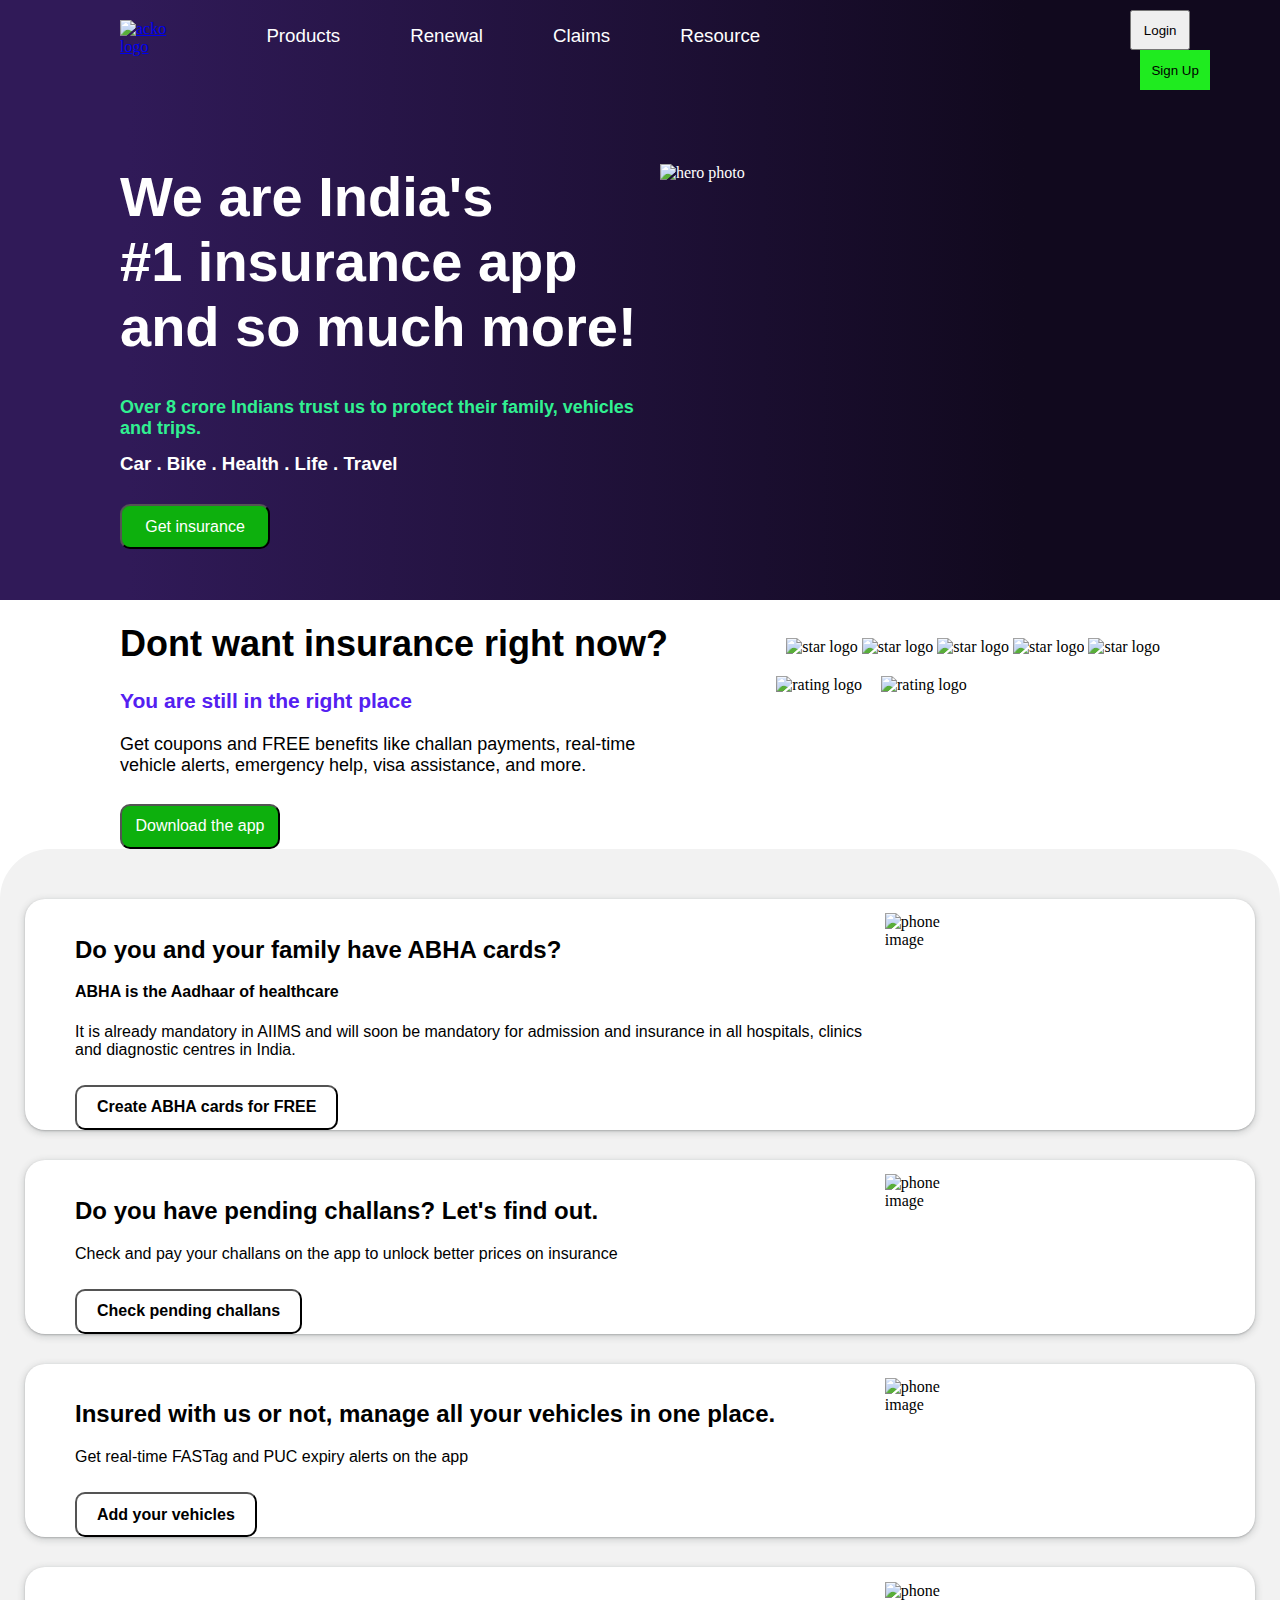
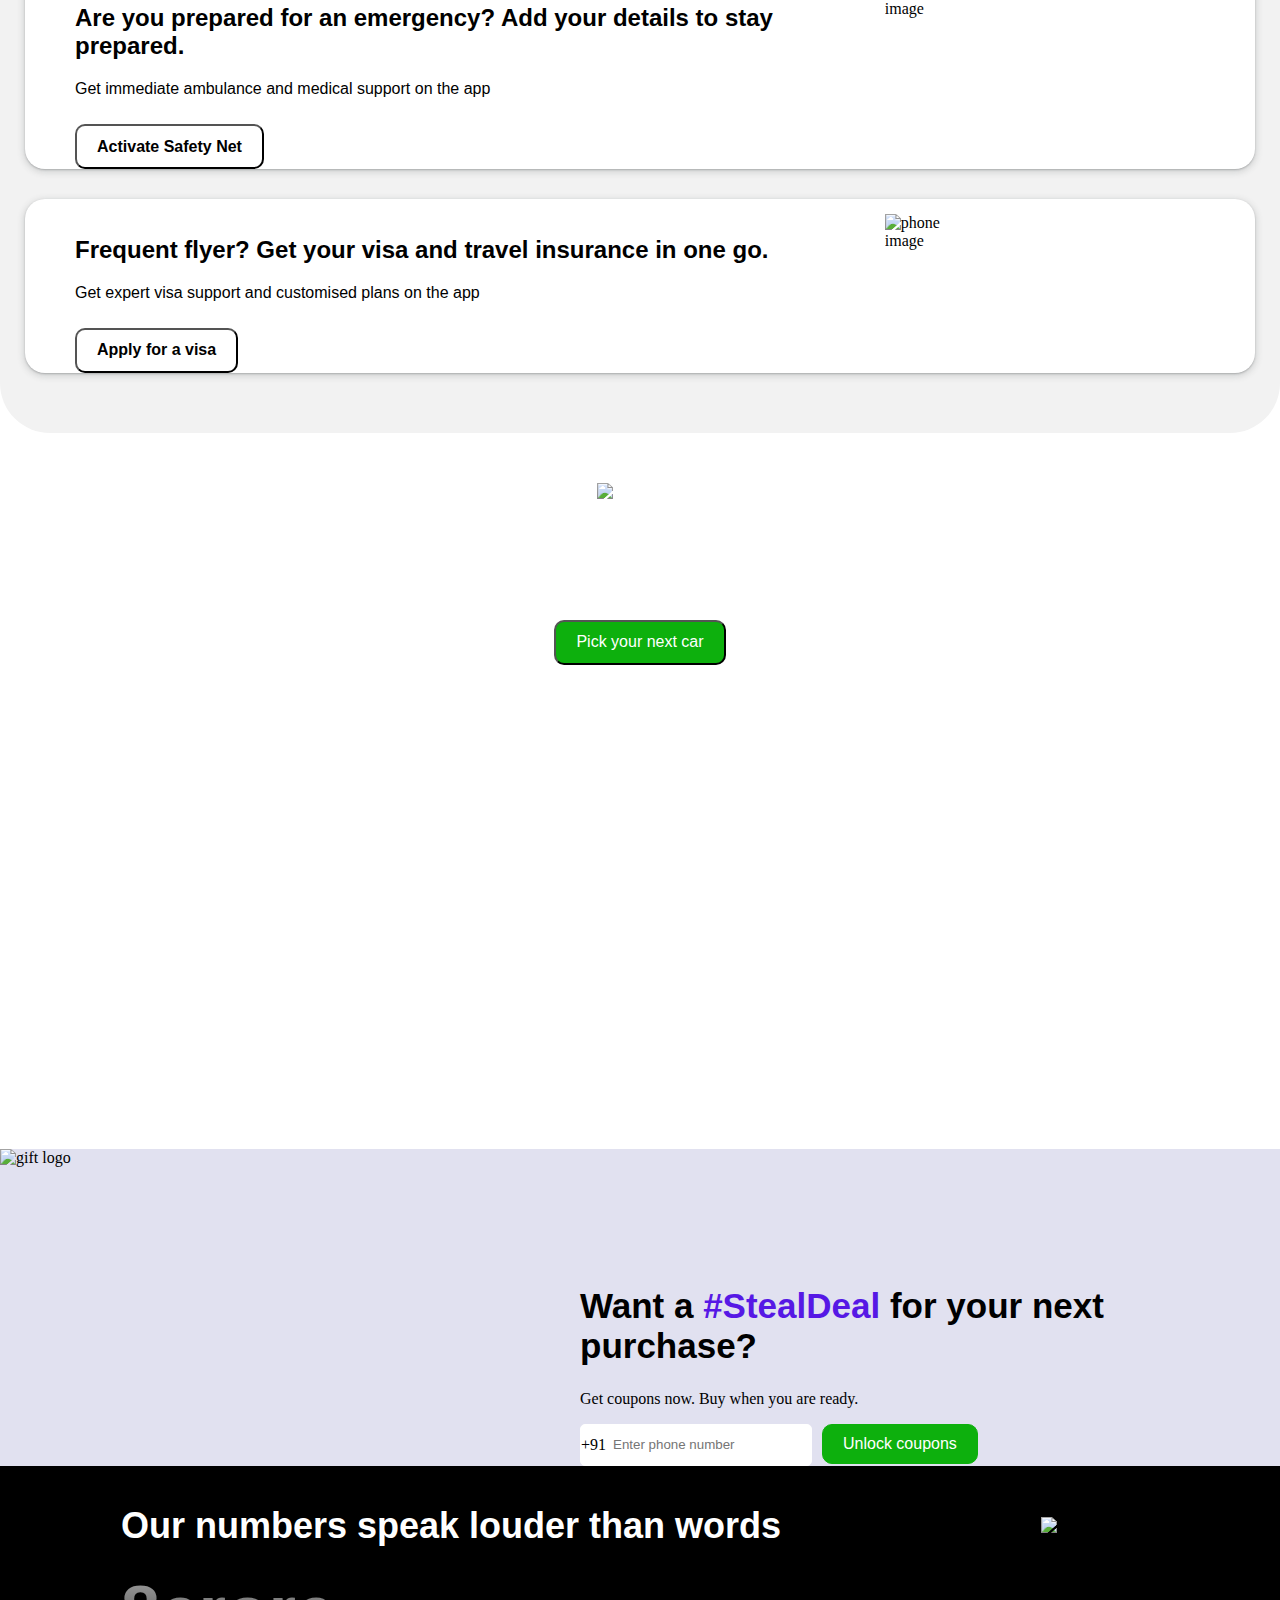
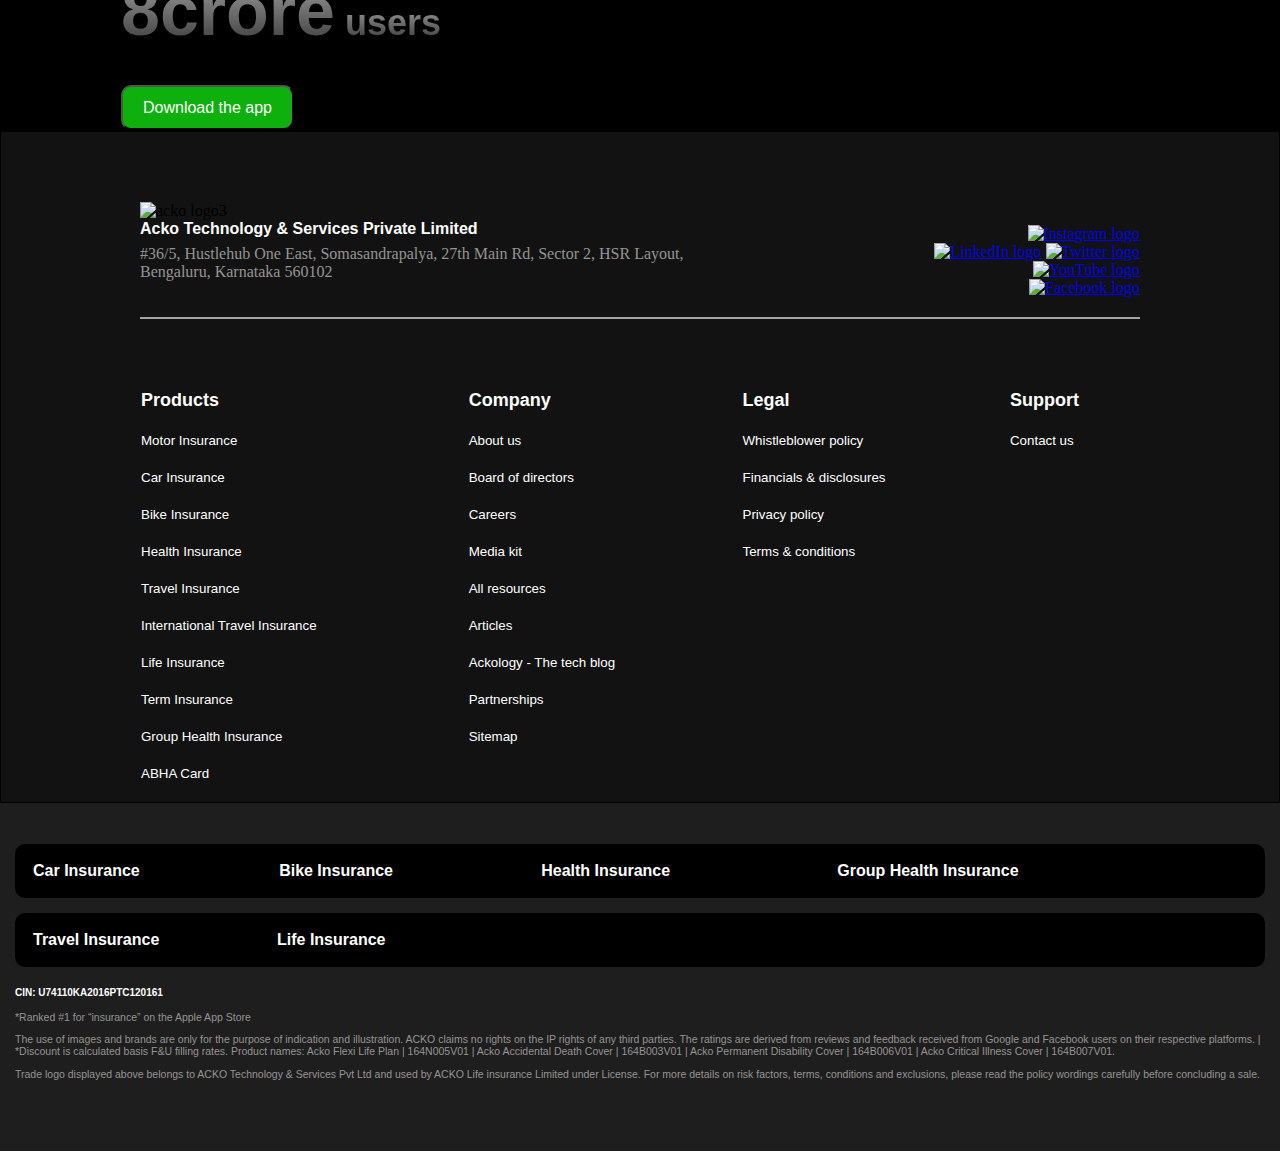
==== index.html @ 82a9dd80 "Add files via upload" ====
<!DOCTYPE html>
<html lang="en">
<head>
    <meta charset="UTF-8">
    <meta name="viewport" content="width=device-width, initial-scale=1.0">
    <title>Document</title>
    <link rel="stylesheet" href="styles.css">
</head>
<body>
    <div class="container">
        <div class="header">
            <div class="nav">
                <a class="" href="http://127.0.0.1:5500/Construction_Week_Project/index.html"><img src="https://carbon.ackodev.com/images/acko-logo-dark-theme.svg" alt="acko logo"></a>
                <h3>Products</h3>
                <h3>Renewal</h3>
                <h3>Claims</h3>
                <h3>Resource</h3>
                <div class="button">
                    <a href="http://127.0.0.1:8000/acko/login/"><button id="login">Login</button> </a>   
                    <a href="http://127.0.0.1:8000/acko/sign_up/"><button id="signUp">Sign Up</button></a>
                </div>
            </div>
            <div class="tag">
                <div><h1>We are India's <br>#1 insurance app <br>and so much more!</h1>
                    <h2><b>Over 8 crore Indians trust us to protect their family, vehicles and trips.</b></h2>
                    <h3 id="divh3"><b>Car . Bike . Health . Life . Travel</b></h3>
                    <button>Get insurance</button>
                </div>
                <img src="https://acko-cms.ackoassets.com/hero_bg_95f523a1d8.webp" alt="hero photo">
            </div>
        </div>
        <div class="insurance">
            <div class="app">
                <div>
                    <h1>Dont want insurance right now?</h1>
                    <h3>You are still in the right place</h3>
                    <p>Get coupons and FREE benefits like challan payments, real-time <br> vehicle alerts, emergency help, visa assistance, and more.</p>
                    <button id="appButton">Download the app</button>
                    <div id="image"></div>
                </div>
            </div>
            <div class="logo">
                <div>
                    <img src="https://acko-cms.ackoassets.com/Rating_Star_2afcc44b73.svg" alt="star logo">
                    <img src="https://acko-cms.ackoassets.com/Rating_Star_2afcc44b73.svg" alt="star logo">
                    <img src="https://acko-cms.ackoassets.com/Rating_Star_2afcc44b73.svg" alt="star logo">
                    <img src="https://acko-cms.ackoassets.com/Rating_Star_2afcc44b73.svg" alt="star logo">
                    <img src="https://acko-cms.ackoassets.com/Rating_Star80_202aa06357.svg" alt="star logo">
                </div>
                <div>
                    <img src="https://acko-cms.ackoassets.com/Appstore_Rating_0094ae4cd7.svg" alt="rating logo">
                    <img src="https://acko-cms.ackoassets.com/Play_Store_Rating_46a80e07be.svg" alt="rating logo">
                </div>
            </div>
        </div>
        <div class="miscellaneous">
            <div>
                <div>
                    <h2>Do you and your family have ABHA cards?</h2>
                    <h4>ABHA is the Aadhaar of healthcare</h4>
                    <p>It is already mandatory in AIIMS and will soon be mandatory for admission and insurance in all hospitals, clinics and diagnostic centres in India.</p>
                    <button id="abha">Create ABHA cards for FREE</button>
                    <div id="abhaapp"></div>
                </div>
                <div>
                    <img src="https://acko-cms.ackoassets.com/Abha_desktop_eb309a1791.webp" alt="phone image">
                </div>
            </div>
            <div class="challan">
                <div>
                    <h2>Do you have pending challans? Let's find out.</h2>
                    <p>Check and pay your challans on the app to unlock better prices on insurance</p>
                    <button id="challan">Check pending challans</button>
                    <div id="pending"></div>
                </div>
                <div>
                    <img src="https://acko-cms.ackoassets.com/challan_desktop_69a344907f.webp" alt="phone image">
                </div>
            </div>
            <div>
                <div>
                    <h2>Insured with us or not, manage all your vehicles in one place.</h2>
                    <p>Get real-time FASTag and PUC expiry alerts on the app</p>
                    <button id="vehicle">Add your vehicles</button>
                    <div id="addvehicle"></div>
                </div>
                <div>
                    <img src="https://acko-cms.ackoassets.com/vehicles_desktop_289acaefc5.webp" alt="phone image">
                </div>
            </div>
            <div>
                <div>
                    <h2>Are you prepared for an emergency? Add your details to stay prepared.</h2>
                    <p>Get immediate ambulance and medical support on the app</p>
                    <button id="safety">Activate Safety Net</button>
                    <div id="activate"></div>
                </div>
                <div>
                    <img src="https://acko-cms.ackoassets.com/Ambulance_desktop_8e3843b7c9.webp" alt="phone image">
                </div>
            </div>
            <div>
                <div>
                    <h2>Frequent flyer? Get your visa and travel insurance in one go.</h2>
                    <p>Get expert visa support and customised plans on the app</p>
                    <button id="visa">Apply for a visa</button>
                    <div id="applyvisa"></div>
                </div>
                <div>
                    <img src="https://acko-cms.ackoassets.com/visa_desktop_11b7862cbd.webp" alt="phone image">
                </div>
            </div>
        </div>
        <div class="car">
            <div>
                <img src="https://acko-cms.ackoassets.com/Ackodrive_2023_White_2_00372ee36d.svg" alt="acko logo2">
                <h1>On the lookout for your next car?</h1>
                <p>Save as much as ₹80,000* and get express delivery</p>
                <button>Pick your next car</button>
            </div>
        </div>
        <div class="gift">
            <div>
                <img src="https://i.postimg.cc/qRGmRscZ/zc7qd7o7.png' border='0' alt='zc7qd7o7" alt="gift logo">
            </div>
            <div class="input">
                <h1>Want a <b id="deal">#StealDeal</b> for your next purchase?</h1>
                <p>Get coupons now. Buy when you are ready.</p>
                <div class="phone">
                    <div>
                        <span>+91</span>
                        <input type="tel" placeholder="Enter phone number">
                    </div>
                    <div><button id="button">Unlock coupons</button></div>
                </div>
            </div>
        </div>
        <div class="users">
            <div class="userschild1">
                <h1>Our numbers speak louder than words</h1>
                <h1><b id="crore">8crore</b><b id="user">users</b></h1>
                <button>Download the app</button>
            </div>
            <div>
                <img src="https://acko-cms.ackoassets.com/Download_app_desktop_7d1ebd4a25.png" alt="phone logo">
            </div>
        </div>
        <div class="ackoTechnology">
           <div class="Technology">
                <div class="techChild">
                    <img src="https://acko-seo-prod-assets.ackoassets.com/_next_static/images/acko-logo-dark-theme.svg" alt="acko logo3">
                    <h4>Acko Technology & Services Private Limited</h4>
                    <p>#36/5, Hustlehub One East, Somasandrapalya, 27th Main Rd, Sector 2, HSR Layout, Bengaluru, Karnataka 560102</p>
                </div>
                <div class="socialMedia">
                    <a href="https://www.instagram.com/ackoindia/" target="_blank"><img src="https://carbon.ackodev.com/images/Instagram_fill.svg" alt="Instagram logo"></a>
                    <a href="https://www.linkedin.com/company/acko/" target="_blank"><img src="https://carbon.ackodev.com/images/LinkedIn_idle.svg" alt="LinkedIn logo"></a>
                    <a href="https://x.com/AckoIndia" target="_blank"><img src="https://carbon.ackodev.com/images/Twitter_idle.svg" alt="Twitter logo"></a>
                    <a href="https://www.youtube.com/channel/UCn1gqDU9TqbR8u6_10S0RJA" target="_blank"><img src="https://carbon.ackodev.com/images/YouTube_idle.svg" alt="YouTube logo"></a>
                    <a href="https://www.facebook.com/ackoindia/" target="_blank"><img src="https://carbon.ackodev.com/images/Facebook_idle.svg" alt="Facebook logo"></a>
                </div>
           </div>
           <div class="table">
                <table>
                    <thead>
                        <tr>
                            <th>Products</th>
                            <th>Company</th>
                            <th>Legal</th>
                            <th>Support</th>
                        </tr>
                    </thead>
                    <tbody>
                        <tr>
                            <td>Motor Insurance</td>
                            <td>About us</td>
                            <td>Whistleblower policy</td>
                            <td>Contact us</td>
                        </tr>
                        <tr>
                            <td>Car Insurance</td>
                            <td>Board of directors</td>
                            <td>Financials & disclosures</td>
                        </tr>
                        <tr>
                            <td>Bike Insurance</td>
                            <td>Careers</td>
                            <td>Privacy policy</td>
                        </tr>
                        <tr>
                            <td>Health Insurance</td>
                            <td>Media kit</td>
                            <td>Terms & conditions</td>
                        </tr>
                        <tr>
                            <td>Travel Insurance</td>
                            <td>All resources</td>
                        </tr>
                        <tr>
                            <td>International Travel Insurance</td>
                            <td>Articles</td>
                        </tr>
                        <tr>
                            <td>Life Insurance</td>
                            <td>Ackology - The tech blog</td>
                        </tr>
                        <tr>
                            <td>Term Insurance</td>
                            <td>Partnerships</td>
                        </tr>
                        <tr>
                            <td>Group Health Insurance</td>
                            <td>Sitemap</td>
                        </tr>
                        <tr>
                            <td>ABHA Card</td>
                        </tr>
                    </tbody>
                </table>
           </div>
        </div>
        <div class="bottom">
            <table>
                <thead>
                    <tr>
                        <th>Car Insurance</th>
                        <th>Bike Insurance</th>
                        <th>Health Insurance</th>
                        <th>Group Health Insurance</th>
                    </tr>
                </thead>
            </table>
            <table>
                <thead>
                    <tr>
                        <th class="specific">Travel Insurance</th>
                        <th>Life Insurance</th>
                    </tr>
                </thead>
            </table>
           <div class="paragraph">
            <h4>CIN: U74110KA2016PTC120161</h4>
            <p>*Ranked #1 for “insurance” on the Apple App Store</p>
            <p>The use of images and brands are only for the purpose of indication and illustration. ACKO claims no rights on the IP rights of 
                any third parties. The ratings are derived from reviews and feedback received from Google and Facebook users on their respective
                platforms. | *Discount is calculated basis F&U filling rates. Product names: Acko Flexi Life Plan | 164N005V01 | Acko Accidental
                Death Cover | 164B003V01 | Acko Permanent Disability Cover | 164B006V01 | Acko Critical Illness Cover | 164B007V01.</p>
            <p>Trade logo displayed above belongs to ACKO Technology & Services Pvt Ltd and used by ACKO Life insurance Limited under License. 
                For more details on risk factors, terms, conditions and exclusions, please read the policy wordings carefully before concluding a sale.</p>
           </div>
        </div>
    </div>
</body>
    <script>
        document.getElementById("appButton").addEventListener("click", function(){
            document.getElementById("image").innerHTML = "";

            const div = document.createElement("div");
            const para = document.createElement("p")
            para.innerText = "Scan QR to Download the app"
            var img = document.createElement("img")
            img.src = "https://i.postimg.cc/fRgt0rSq/Screenshot-18-8-2024-222755-www-acko-com.jpg' border='0' alt='Screenshot-18-8-2024-222755-www-acko-com"

            img.alt = "Description";
            img.width = 200;
            img.height = 200;

            div.append(para, img)

            document.getElementById("image").appendChild(div);
        });

        document.getElementById("abha").addEventListener("click", function(){
            document.getElementById("abhaapp").innerHTML = "";

            const div = document.createElement("div");

            const h1 = document.createElement("h1");
            h1.innerText = "Create your ABHA ID on the ACKO app"

            const para = document.createElement("p")
            para.innerText = "Scan QR to Download the app"
            var img = document.createElement("img")
            img.src = "https://i.postimg.cc/fRgt0rSq/Screenshot-18-8-2024-222755-www-acko-com.jpg' border='0' alt='Screenshot-18-8-2024-222755-www-acko-com"

            img.alt = "Description";
            img.width = 200;
            img.height = 200;

            div.append(h1, para, img)

            document.getElementById("abhaapp").appendChild(div);
        });

        document.getElementById("challan").addEventListener("click", function(){
            document.getElementById("pending").innerHTML = "";

            const div = document.createElement("div");

            const h1 = document.createElement("h1");
            h1.innerText = "Check your pending challans on the ACKO app"

            const para = document.createElement("p")
            para.innerText = "Scan QR to Download the app"
            var img = document.createElement("img")
            img.src = "https://i.postimg.cc/fRgt0rSq/Screenshot-18-8-2024-222755-www-acko-com.jpg' border='0' alt='Screenshot-18-8-2024-222755-www-acko-com"

            img.alt = "Description";
            img.width = 200;
            img.height = 200;

            div.append(h1, para, img)

            document.getElementById("pending").appendChild(div);
        });

        document.getElementById("vehicle").addEventListener("click", function(){
            document.getElementById("addvehicle").innerHTML = "";

            const div = document.createElement("div");

            const h1 = document.createElement("h1");
            h1.innerText = "Add and manage your vehicles on the ACKO app"

            const para = document.createElement("p")
            para.innerText = "Scan QR to Download the app"
            var img = document.createElement("img")
            img.src = "https://i.postimg.cc/fRgt0rSq/Screenshot-18-8-2024-222755-www-acko-com.jpg' border='0' alt='Screenshot-18-8-2024-222755-www-acko-com"

            img.alt = "Description";
            img.width = 200;
            img.height = 200;

            div.append(h1, para, img)

            document.getElementById("addvehicle").appendChild(div);
        });

        document.getElementById("safety").addEventListener("click", function(){
            document.getElementById("activate").innerHTML = "";

            const div = document.createElement("div");

            const h1 = document.createElement("h1");
            h1.innerText = "Activate Safety Net for you and your family on the ACKO app"

            const para = document.createElement("p")
            para.innerText = "Scan QR to Download the app"
            var img = document.createElement("img")
            img.src = "https://i.postimg.cc/fRgt0rSq/Screenshot-18-8-2024-222755-www-acko-com.jpg' border='0' alt='Screenshot-18-8-2024-222755-www-acko-com"

            img.alt = "Description";
            img.width = 200;
            img.height = 200;

            div.append(h1, para, img)

            document.getElementById("activate").appendChild(div);
        });

        document.getElementById("visa").addEventListener("click", function(){
            document.getElementById("applyvisa").innerHTML = "";

            const div = document.createElement("div");

            const h1 = document.createElement("h1");
            h1.innerText = "Apply for a visa on the ACKO app"

            const para = document.createElement("p")
            para.innerText = "Scan QR to Download the app"
            var img = document.createElement("img")
            img.src = "https://i.postimg.cc/fRgt0rSq/Screenshot-18-8-2024-222755-www-acko-com.jpg' border='0' alt='Screenshot-18-8-2024-222755-www-acko-com"

            img.alt = "Description";
            img.width = 200;
            img.height = 200;

            div.append(h1, para, img)

            document.getElementById("applyvisa").appendChild(div);
        });
    </script>
</html>
---- styles.css ----
* {
    margin-right: 0;
    margin-left: 0;
    margin-top: 0;
}

.container {
    width: 1680x;
    margin: auto;

}

.header {
    width: 1680x;
    height: 600px;
    margin: auto;
    margin-top: 0;
    background: linear-gradient(to right,
            rgb(48, 26, 88) 10%,
            rgb(17, 9, 30) 80%);
    -webkit-background-clip: content-box;
    color: white;

}

.nav {
    display: flex;
    gap: 70px;
    margin: auto;
    margin-left: 120px;
}

.nav>h3 {
    margin-top: 25px;
    font-weight: lighter;
    color: white;
}

.nav>a {
    margin-top: 20px;
}

.button {

    align-content: center;
    margin: auto;
    margin-left: 25%;
    padding: 10px;
}

#login {
    width: 60px;
    height: 40px;

}

#signUp {
    width: 70px;
    height: 40px;
    margin-left: 10px;
    border: 1px solid rgb(31, 235, 31);
    background-color: rgb(31, 235, 31);
    color: black;
}


.tag {
    display: flex;
    margin: auto;
    margin-top: 5%;
    margin-left: 120px;
}

.tag>img {
    width: 480px;
    height: 300px;
    margin-right: 18%;
}

.tag>div {
    width: 630px;
    margin: auto;

}

.tag>div>h1 {
    font-weight: bolder;
    font-family: Arial, Helvetica, sans-serif;
    font-size: 350%;
}

.tag>div>h2,
h3 {
    font-family: Arial, Helvetica, sans-serif;
    color: rgb(49, 240, 145);

}

#divh3 {
    color: white;
}

.tag>div>h2 {
    font-size: large;
}

.tag>div>button {
    width: 150px;
    height: 45px;
    border-radius: 10px;
    background-color: rgb(13, 176, 13);
    color: white;
    font-family: Arial, Helvetica, sans-serif;
    font-size: medium;
    margin-top: 10px;
}

.insurance {
    display: flex;
    justify-content: space-between;
}

.app {
    font-family: Arial, Helvetica, sans-serif;
    font-size: large;

}

.app>:first-child {
    width: 630px;
    margin-top: 3%;
    margin-left: 120px;
}

.app>:first-child>h3 {
    color: rgb(84, 32, 241);
}

.app>:first-child>button {
    width: 160px;
    height: 45px;
    border-radius: 10px;
    background-color: rgb(13, 176, 13);
    color: white;
    font-family: Arial, Helvetica, sans-serif;
    font-size: medium;
    margin-top: 10px;
}

.logo {
    margin-right: 120px;
    margin-top: 3%;
}

.logo>:first-child {
    margin-left: 25px;
}

.logo>:first-child>img {
    width: 55px;
}

.logo>:last-child {
    margin-top: 20px;

}

.logo>:last-child>img {
    width: 150px;
    margin-left: 15px;
    margin-bottom: 45px;
}

.miscellaneous {
    background-color: rgb(242, 242, 242);
    padding-bottom: 60px;
    border-radius: 50px;
    padding-top: 20px;
}

.miscellaneous>div {
    display: flex;
    width: 1230px;
    margin: auto;
    margin-top: 30px;
    border-radius: 20px;
    background-color: white;
    box-shadow: rgba(60, 64, 67, 0.3) 0px 1px 2px 0px, rgba(60, 64, 67, 0.15) 0px 2px 6px 2px;
}

.miscellaneous>div>:first-child {
    width: 800px;
    margin-top: 3%;
    margin-left: 50px;
    font-family: Arial, Helvetica, sans-serif;
}

.miscellaneous>div>:nth-child(2)>img {
    width: 280px;
    height: 280px;
    margin-top: 15%;
    margin-left: 10%;
}

.miscellaneous>div>:first-child>button {
    width: auto;
    height: 45px;
    padding-left: 20px;
    padding-right: 20px;
    border-radius: 10px;
    background-color: white;
    font-family: Arial, Helvetica, sans-serif;
    font-size: medium;
    font-weight: bold;
    margin-top: 10px;
}

.car {
    margin: auto;
    margin-top: -60px;
    background-image: url("https://acko-cms.ackoassets.com/acko_drive_banner_desktop_6ee7286472.webp");
    background-size: contain;
    background-position: top center;
    background-repeat: no-repeat;
    height: 100vh;

}

.car>div {
    width: 700px;
    text-align: center;
    margin: auto;
    margin-top: 40px;
    color: white;
}

.car>div>img {
    margin-top: 10%;

}

.car>div>h1 {
    font-size: 40px
}

.car>div>button {
    width: auto;
    height: 45px;
    padding-left: 20px;
    padding-right: 20px;
    border-radius: 10px;
    background-color: rgb(13, 176, 13);
    color: white;
    font-family: Arial, Helvetica, sans-serif;
    font-size: medium;
    margin-top: 10px;
}

.gift {
    display: flex;
    margin: auto;
    margin-top: -164px;
    background-color: rgb(225, 225, 240);
}

.gift>div>img {
    width: 750px;
    margin: auto;
}

.phone {
    display: flex;
    gap: 10px;

}

.phone>:first-child>input {
    height: 30px;
    width: 193.7px;
    background-color: white;
    border: 1px solid white;
}

.phone>:first-child {
    width: 230px;
    height: 40px;
    border: 1px solid white;
    align-content: center;
    background-color: white;
    border-radius: 5px;
}

.phone>:last-child {
    display: flex;
    gap: 5px;
}

.input {
    margin: auto;
    margin-right: 150px;
}

.input>h1 {
    width: 550px;
    font-family: Arial, Helvetica, sans-serif;
    font-size: 35px;
    margin-top: 25%;
}

#deal {
    color: rgb(86, 24, 229);
}

#button {
    width: auto;
    height: 40px;
    padding-left: 20px;
    padding-right: 20px;
    border-radius: 10px;
    background-color: rgb(13, 176, 13);
    color: white;
    font-family: Arial, Helvetica, sans-serif;
    font-size: medium;
    border: 1px solid rgb(13, 176, 13);
}

.users {
    display: flex;
    border: 1px solid;
    background-color: black;
    margin: auto;
}

.userschild1 {
    width: 700px;
    margin: auto;
    margin-top: 3%;
    margin-left: 120px;
    font-family: Arial, Helvetica, sans-serif;
    font-weight: bolder;
    font-size: large;
    color: white;
}

#crore {
    font-size: 70px;
    font-weight: bolder;
    background: linear-gradient(to bottom, rgb(166, 166, 166), rgb(55, 55, 55));
    -webkit-background-clip: text;
    color: transparent;
}

#user {
    margin-left: 10px;
    font-weight: bold;
    background: linear-gradient(to bottom, rgb(166, 166, 166), rgb(55, 55, 55));
    -webkit-background-clip: text;
    color: transparent;
}

.userschild1>button {
    width: auto;
    height: 45px;
    padding-left: 20px;
    padding-right: 20px;
    border-radius: 10px;
    background-color: rgb(13, 176, 13);
    color: white;
    font-family: Arial, Helvetica, sans-serif;
    font-size: medium;
    margin-top: 10px;
}

.users>:last-child>img {
    width: 430px;
    height: 350px;
    margin-right: 150px;
    margin-top: 50px;

}

.ackoTechnology {
    border: 1px solid;
    background-color: rgb(18, 18, 18);
}

.Technology {
    width: 1000px;
    display: flex;
    border-bottom: 2px solid rgb(166, 166, 166);
    justify-content: space-between;
    margin: auto;
    margin-top: 70px;
}

.techChild {
    width: 550px;
    margin-bottom: 20px;
}

.techChild>h4 {
    font-weight: bold;
    font-family: Arial, Helvetica, sans-serif;
    color: white;
}

.techChild>p {
    margin-top: -15px;
    color: rgb(150, 148, 148);
}

.socialMedia {
    width: 210px;
    align-content: end;
    text-align: right;
    margin-bottom: 20px;
}

.socialMedia>img {
    margin: 5px;
}

.table>table {
    width: 1000px;
    color: white;
    text-align: justify;
    border-collapse: separate;
    border-spacing: 0px 20px;
    margin: auto;
    margin-top: 50px;
}

.table>table>thead>tr>th {
    font-weight: bolder;
    font-size: large;
    margin-bottom: 10px;
    font-family: Arial, Helvetica, sans-serif;

}

.table>table>tbody>tr>td {
    font-family: Arial, Helvetica, sans-serif;
    font-size: smaller;
}

.bottom {
    border: 1px solid rgb(30, 30, 30);
    background-color: rgb(30, 30, 30);
}

.bottom>table {
    width: 1250px;
    margin: auto;
    margin-top: 40px;
    text-align: left;
    padding: 15px;
    border-radius: 10px;
    background-color: black;
    color: white;
    font-family: Arial, Helvetica, sans-serif;

}

.bottom>:nth-child(2) {
    margin-top: 15px;
}

.bottom table thead tr th.specific {
    width: 240px;
}

.paragraph {
    width: 1250px;
    margin: auto;
    margin-bottom: 70px;
    margin-top: 20px;
}

.paragraph>h4 {
    font-family: Arial, Helvetica, sans-serif;
    font-size: 10px;
    font-weight: bolder;
    color: white;
}

.paragraph>p {
    font-size: 10.5px;
    font-family: Arial, Helvetica, sans-serif;
    color: rgb(150, 148, 148);
}

/* logged in page:- */

.selector {
    width: 200px;
    margin-left: 25%;
    display: flex;
    gap: 10px;
}

.selector>img {
    width: 35px;
    margin-top: 5px;
}

#my_account {
    height: 35px;
    margin-top: 20px;
    background-color: rgb(3, 3, 3);
    color: white;
}

.selector>select>option {
    background-color: white;
    color: black;
}

#signout {
    width: 60px;
    height: 40px;
    margin-top: 15px;
    margin-right: 20px;
    background-color: rgb(13, 176, 13);
    color: white;
    border: 1px solid rgb(13, 176, 13);
}
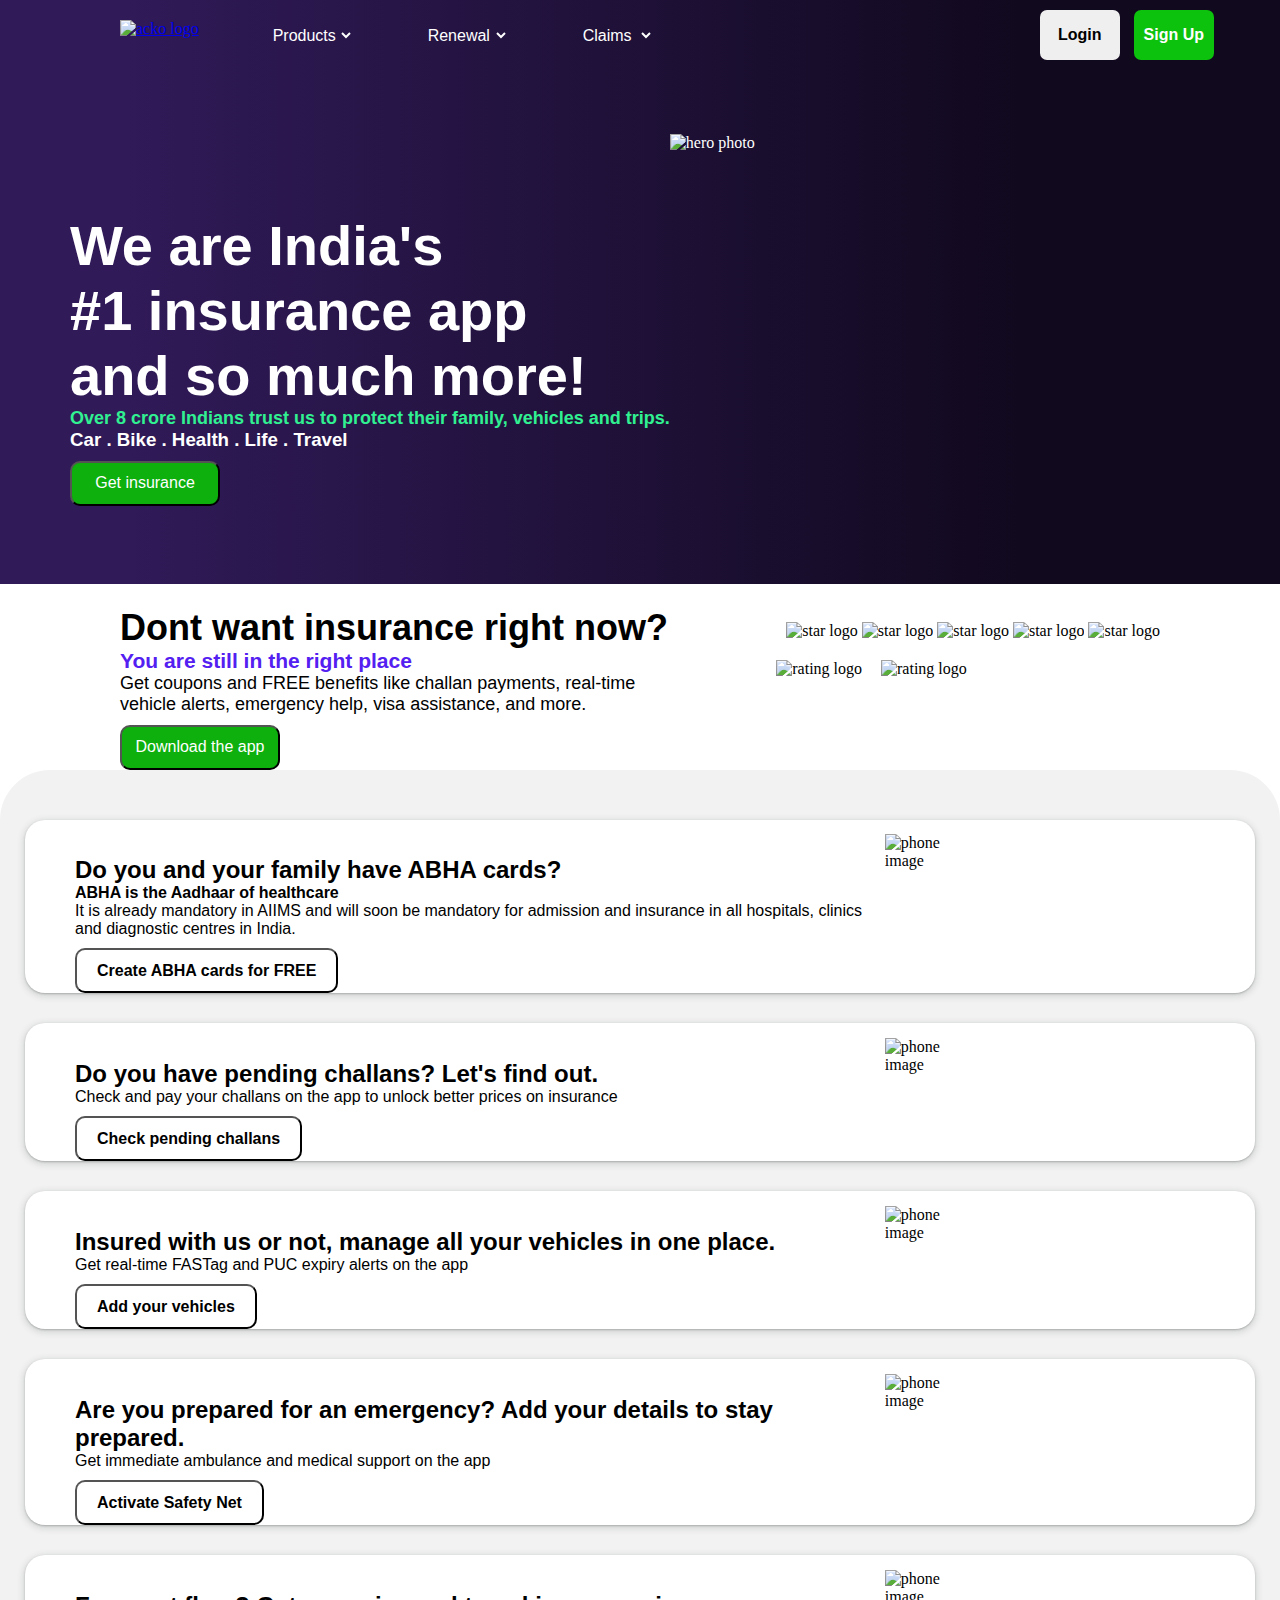
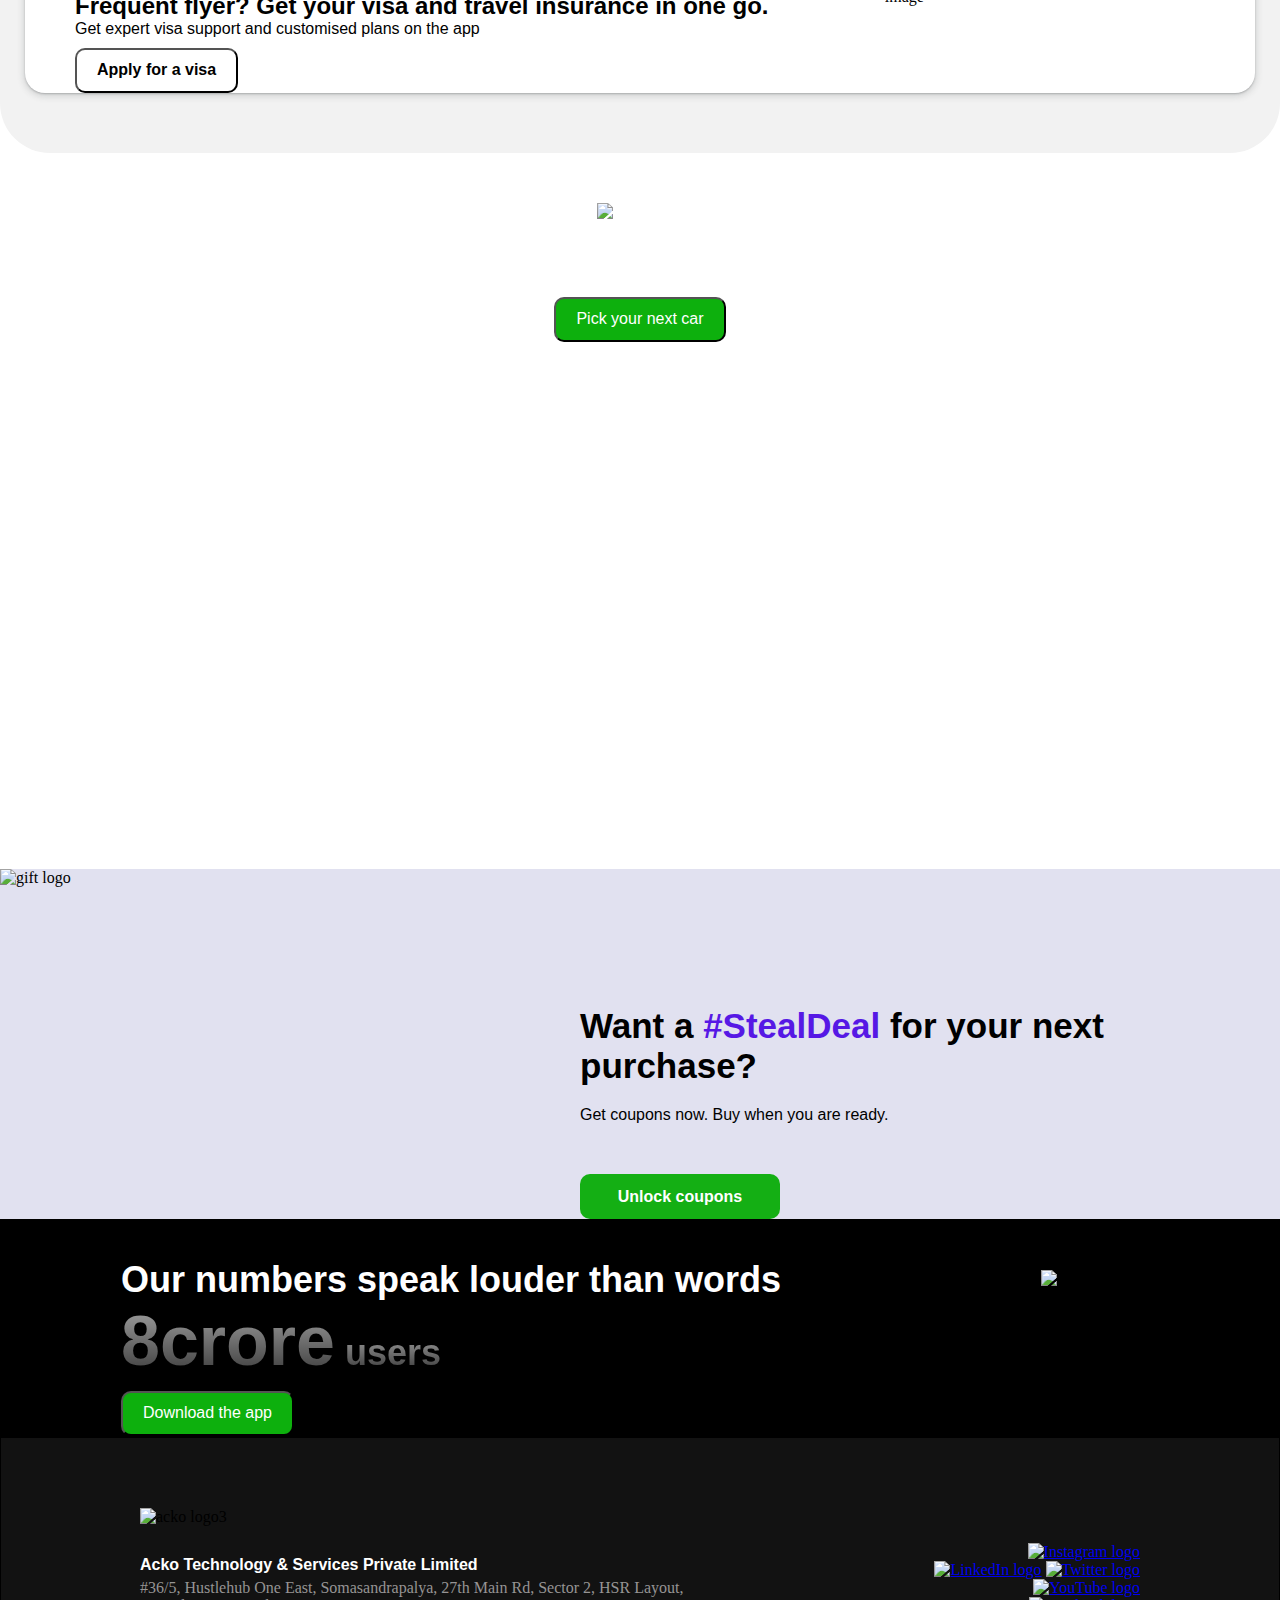
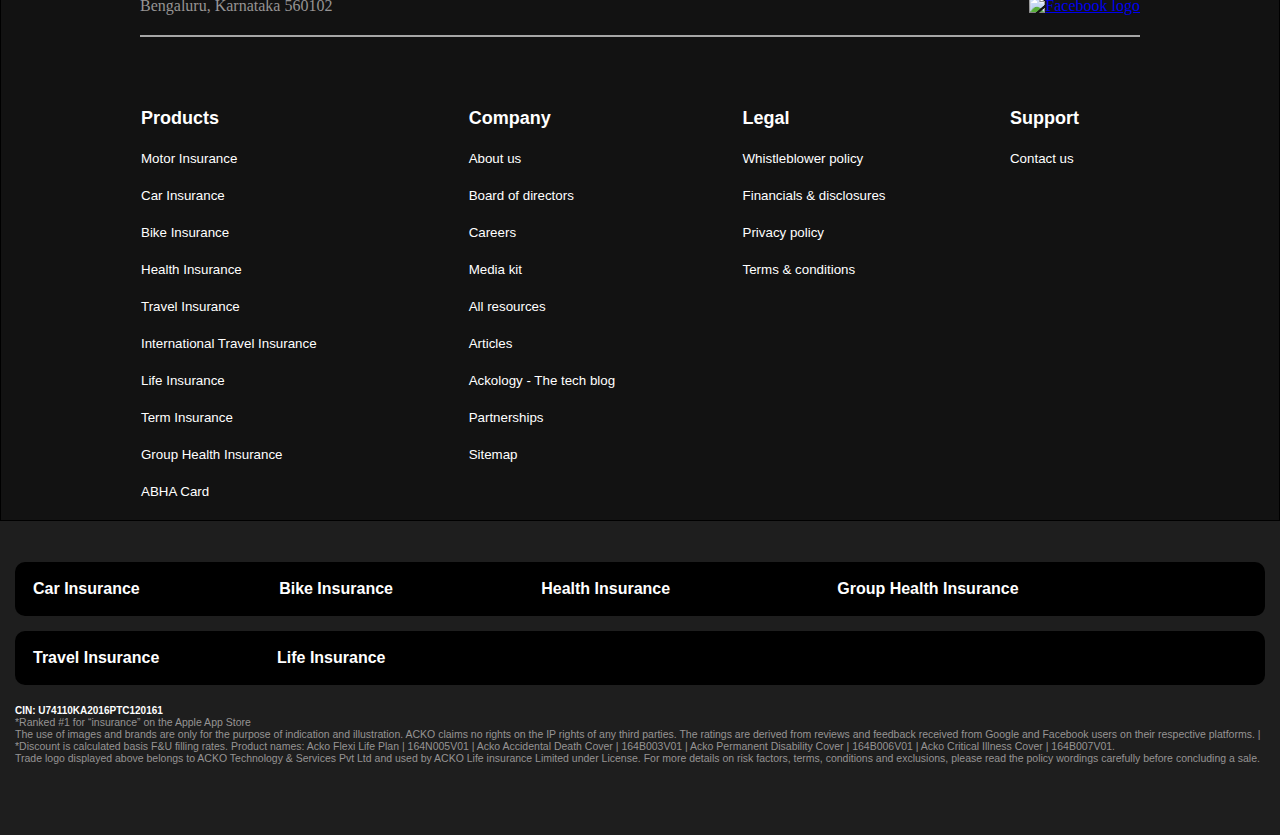
==== commit 10fbe720: "Add files via upload" ====
--- a/index.html
+++ b/index.html
@@ -7,24 +7,50 @@
     <link rel="stylesheet" href="styles.css">
 </head>
 <body>
-    <div class="container">
+    <!-- ceate a main div container -->
+    <main class="container">
         <div class="header">
-            <div class="nav">
-                <a class="" href="http://127.0.0.1:5500/Construction_Week_Project/index.html"><img src="https://carbon.ackodev.com/images/acko-logo-dark-theme.svg" alt="acko logo"></a>
-                <h3>Products</h3>
-                <h3>Renewal</h3>
-                <h3>Claims</h3>
-                <h3>Resource</h3>
+            <!-- create a navbar -->
+            <nav class="nav">
+                <!-- image tag for official logo with achor tag to redirect to homepage-->
+                <a class="" href="index.html"><img src="https://carbon.ackodev.com/images/acko-logo-dark-theme.svg" alt="acko logo"></a>
+                <!-- ceate select tag to show the products of the app -->
+                <select id="select">
+                    <option value="" class="products">Products</option>
+                    <option value="health_insurance.html" class="products">Health Insurance</option>
+                    <option value="car_insurance.html" class="products">Car Insurance</option>
+                    <option value="bike_insurance.html" class="products">Bike Insurance</option>
+                    <option value="life_insurance.html" class="products">Life Insurance</option>
+                </select>
+                <!-- ceate select tag to show the products renewal of the app -->
+                <select id="renewal">
+                    <option value="" class="products">Renewal</option>
+                    <option value="health_renewal.html" class="products">Health Insurance</option>
+                    <option value="car_renewal.html" class="products">Car Insurance</option>
+                    <option value="bike_renewal.html" class="products">Bike Insurance</option>
+                    <option value="life_insurance_renewal.html" class="products">Life Insurance</option>
+                </select>
+                <!-- ceate select tag to show the products claim of the app -->
+                <select id="claims">
+                    <option value="" class="products">Claims</option>
+                    <option value="login_page.html" class="products">Health Insurance Claim</option>
+                    <option value="login_page.html" class="products">Car Insurance Claim</option>
+                    <option value="login_page.html" class="products">Bike Insurance Claim</option>
+                    <option value="login_page.html" class="products">Life Insurance Claim</option>
+                </select>
+                <!-- buttons div for login and sign up -->
                 <div class="button">
-                    <a href="http://127.0.0.1:8000/acko/login/"><button id="login">Login</button> </a>   
-                    <a href="http://127.0.0.1:8000/acko/sign_up/"><button id="signUp">Sign Up</button></a>
-                </div>
-            </div>
+                    <a href="login_page.html"><button id="login">Login</button></a>   
+                    <a href="signup_page.html"><button id="signUp">Sign Up</button></a>
+                </div>
+            </nav>
+            <!-- div tag to show insurance policies and details -->
             <div class="tag">
-                <div><h1>We are India's <br>#1 insurance app <br>and so much more!</h1>
+                <div class="instag"><h1>We are India's <br>#1 insurance app <br>and so much more!</h1>
                     <h2><b>Over 8 crore Indians trust us to protect their family, vehicles and trips.</b></h2>
                     <h3 id="divh3"><b>Car . Bike . Health . Life . Travel</b></h3>
-                    <button>Get insurance</button>
+                    <button id="getInsurance">Get insurance</button>
+                    <div id="gtiContainer"></div>
                 </div>
                 <img src="https://acko-cms.ackoassets.com/hero_bg_95f523a1d8.webp" alt="hero photo">
             </div>
@@ -36,9 +62,10 @@
                     <h3>You are still in the right place</h3>
                     <p>Get coupons and FREE benefits like challan payments, real-time <br> vehicle alerts, emergency help, visa assistance, and more.</p>
                     <button id="appButton">Download the app</button>
-                    <div id="image"></div>
-                </div>
-            </div>
+                    <div id="gtiContainer"></div>
+                </div>
+            </div>
+            <!-- div tag to show app rating detail and images -->
             <div class="logo">
                 <div>
                     <img src="https://acko-cms.ackoassets.com/Rating_Star_2afcc44b73.svg" alt="star logo">
@@ -53,6 +80,7 @@
                 </div>
             </div>
         </div>
+        <!-- div tag to show other facilities on the acko app -->
         <div class="miscellaneous">
             <div>
                 <div>
@@ -60,7 +88,7 @@
                     <h4>ABHA is the Aadhaar of healthcare</h4>
                     <p>It is already mandatory in AIIMS and will soon be mandatory for admission and insurance in all hospitals, clinics and diagnostic centres in India.</p>
                     <button id="abha">Create ABHA cards for FREE</button>
-                    <div id="abhaapp"></div>
+                    <div id="gtiContainer"></div>
                 </div>
                 <div>
                     <img src="https://acko-cms.ackoassets.com/Abha_desktop_eb309a1791.webp" alt="phone image">
@@ -71,7 +99,7 @@
                     <h2>Do you have pending challans? Let's find out.</h2>
                     <p>Check and pay your challans on the app to unlock better prices on insurance</p>
                     <button id="challan">Check pending challans</button>
-                    <div id="pending"></div>
+                    <div id="gtiContainer"></div>
                 </div>
                 <div>
                     <img src="https://acko-cms.ackoassets.com/challan_desktop_69a344907f.webp" alt="phone image">
@@ -82,7 +110,7 @@
                     <h2>Insured with us or not, manage all your vehicles in one place.</h2>
                     <p>Get real-time FASTag and PUC expiry alerts on the app</p>
                     <button id="vehicle">Add your vehicles</button>
-                    <div id="addvehicle"></div>
+                    <div id="gtiContainer"></div>
                 </div>
                 <div>
                     <img src="https://acko-cms.ackoassets.com/vehicles_desktop_289acaefc5.webp" alt="phone image">
@@ -93,7 +121,7 @@
                     <h2>Are you prepared for an emergency? Add your details to stay prepared.</h2>
                     <p>Get immediate ambulance and medical support on the app</p>
                     <button id="safety">Activate Safety Net</button>
-                    <div id="activate"></div>
+                    <div id="gtiContainer"></div>
                 </div>
                 <div>
                     <img src="https://acko-cms.ackoassets.com/Ambulance_desktop_8e3843b7c9.webp" alt="phone image">
@@ -104,7 +132,7 @@
                     <h2>Frequent flyer? Get your visa and travel insurance in one go.</h2>
                     <p>Get expert visa support and customised plans on the app</p>
                     <button id="visa">Apply for a visa</button>
-                    <div id="applyvisa"></div>
+                    <div id="gtiContainer"></div>
                 </div>
                 <div>
                     <img src="https://acko-cms.ackoassets.com/visa_desktop_11b7862cbd.webp" alt="phone image">
@@ -128,10 +156,8 @@
                 <p>Get coupons now. Buy when you are ready.</p>
                 <div class="phone">
                     <div>
-                        <span>+91</span>
-                        <input type="tel" placeholder="Enter phone number">
+                        <button id="couponButton">Unlock coupons</button>
                     </div>
-                    <div><button id="button">Unlock coupons</button></div>
                 </div>
             </div>
         </div>
@@ -139,7 +165,8 @@
             <div class="userschild1">
                 <h1>Our numbers speak louder than words</h1>
                 <h1><b id="crore">8crore</b><b id="user">users</b></h1>
-                <button>Download the app</button>
+                <button id="appButton2">Download the app</button>
+                <div id="gtiContainer"></div>
             </div>
             <div>
                 <img src="https://acko-cms.ackoassets.com/Download_app_desktop_7d1ebd4a25.png" alt="phone logo">
@@ -152,6 +179,7 @@
                     <h4>Acko Technology & Services Private Limited</h4>
                     <p>#36/5, Hustlehub One East, Somasandrapalya, 27th Main Rd, Sector 2, HSR Layout, Bengaluru, Karnataka 560102</p>
                 </div>
+                <!-- div tag to show social media handles -->
                 <div class="socialMedia">
                     <a href="https://www.instagram.com/ackoindia/" target="_blank"><img src="https://carbon.ackodev.com/images/Instagram_fill.svg" alt="Instagram logo"></a>
                     <a href="https://www.linkedin.com/company/acko/" target="_blank"><img src="https://carbon.ackodev.com/images/LinkedIn_idle.svg" alt="LinkedIn logo"></a>
@@ -160,6 +188,7 @@
                     <a href="https://www.facebook.com/ackoindia/" target="_blank"><img src="https://carbon.ackodev.com/images/Facebook_idle.svg" alt="Facebook logo"></a>
                 </div>
            </div>
+           <!-- div tag to show all services that provided on acko app -->
            <div class="table">
                 <table>
                     <thead>
@@ -238,7 +267,8 @@
                     </tr>
                 </thead>
             </table>
-           <div class="paragraph">
+            <!-- footer div to show extra info about product -->
+           <footer class="paragraph">
             <h4>CIN: U74110KA2016PTC120161</h4>
             <p>*Ranked #1 for “insurance” on the Apple App Store</p>
             <p>The use of images and brands are only for the purpose of indication and illustration. ACKO claims no rights on the IP rights of 
@@ -247,137 +277,10 @@
                 Death Cover | 164B003V01 | Acko Permanent Disability Cover | 164B006V01 | Acko Critical Illness Cover | 164B007V01.</p>
             <p>Trade logo displayed above belongs to ACKO Technology & Services Pvt Ltd and used by ACKO Life insurance Limited under License. 
                 For more details on risk factors, terms, conditions and exclusions, please read the policy wordings carefully before concluding a sale.</p>
-           </div>
-        </div>
-    </div>
+           </footer>
+        </div>
+    </main>
 </body>
-    <script>
-        document.getElementById("appButton").addEventListener("click", function(){
-            document.getElementById("image").innerHTML = "";
-
-            const div = document.createElement("div");
-            const para = document.createElement("p")
-            para.innerText = "Scan QR to Download the app"
-            var img = document.createElement("img")
-            img.src = "https://i.postimg.cc/fRgt0rSq/Screenshot-18-8-2024-222755-www-acko-com.jpg' border='0' alt='Screenshot-18-8-2024-222755-www-acko-com"
-
-            img.alt = "Description";
-            img.width = 200;
-            img.height = 200;
-
-            div.append(para, img)
-
-            document.getElementById("image").appendChild(div);
-        });
-
-        document.getElementById("abha").addEventListener("click", function(){
-            document.getElementById("abhaapp").innerHTML = "";
-
-            const div = document.createElement("div");
-
-            const h1 = document.createElement("h1");
-            h1.innerText = "Create your ABHA ID on the ACKO app"
-
-            const para = document.createElement("p")
-            para.innerText = "Scan QR to Download the app"
-            var img = document.createElement("img")
-            img.src = "https://i.postimg.cc/fRgt0rSq/Screenshot-18-8-2024-222755-www-acko-com.jpg' border='0' alt='Screenshot-18-8-2024-222755-www-acko-com"
-
-            img.alt = "Description";
-            img.width = 200;
-            img.height = 200;
-
-            div.append(h1, para, img)
-
-            document.getElementById("abhaapp").appendChild(div);
-        });
-
-        document.getElementById("challan").addEventListener("click", function(){
-            document.getElementById("pending").innerHTML = "";
-
-            const div = document.createElement("div");
-
-            const h1 = document.createElement("h1");
-            h1.innerText = "Check your pending challans on the ACKO app"
-
-            const para = document.createElement("p")
-            para.innerText = "Scan QR to Download the app"
-            var img = document.createElement("img")
-            img.src = "https://i.postimg.cc/fRgt0rSq/Screenshot-18-8-2024-222755-www-acko-com.jpg' border='0' alt='Screenshot-18-8-2024-222755-www-acko-com"
-
-            img.alt = "Description";
-            img.width = 200;
-            img.height = 200;
-
-            div.append(h1, para, img)
-
-            document.getElementById("pending").appendChild(div);
-        });
-
-        document.getElementById("vehicle").addEventListener("click", function(){
-            document.getElementById("addvehicle").innerHTML = "";
-
-            const div = document.createElement("div");
-
-            const h1 = document.createElement("h1");
-            h1.innerText = "Add and manage your vehicles on the ACKO app"
-
-            const para = document.createElement("p")
-            para.innerText = "Scan QR to Download the app"
-            var img = document.createElement("img")
-            img.src = "https://i.postimg.cc/fRgt0rSq/Screenshot-18-8-2024-222755-www-acko-com.jpg' border='0' alt='Screenshot-18-8-2024-222755-www-acko-com"
-
-            img.alt = "Description";
-            img.width = 200;
-            img.height = 200;
-
-            div.append(h1, para, img)
-
-            document.getElementById("addvehicle").appendChild(div);
-        });
-
-        document.getElementById("safety").addEventListener("click", function(){
-            document.getElementById("activate").innerHTML = "";
-
-            const div = document.createElement("div");
-
-            const h1 = document.createElement("h1");
-            h1.innerText = "Activate Safety Net for you and your family on the ACKO app"
-
-            const para = document.createElement("p")
-            para.innerText = "Scan QR to Download the app"
-            var img = document.createElement("img")
-            img.src = "https://i.postimg.cc/fRgt0rSq/Screenshot-18-8-2024-222755-www-acko-com.jpg' border='0' alt='Screenshot-18-8-2024-222755-www-acko-com"
-
-            img.alt = "Description";
-            img.width = 200;
-            img.height = 200;
-
-            div.append(h1, para, img)
-
-            document.getElementById("activate").appendChild(div);
-        });
-
-        document.getElementById("visa").addEventListener("click", function(){
-            document.getElementById("applyvisa").innerHTML = "";
-
-            const div = document.createElement("div");
-
-            const h1 = document.createElement("h1");
-            h1.innerText = "Apply for a visa on the ACKO app"
-
-            const para = document.createElement("p")
-            para.innerText = "Scan QR to Download the app"
-            var img = document.createElement("img")
-            img.src = "https://i.postimg.cc/fRgt0rSq/Screenshot-18-8-2024-222755-www-acko-com.jpg' border='0' alt='Screenshot-18-8-2024-222755-www-acko-com"
-
-            img.alt = "Description";
-            img.width = 200;
-            img.height = 200;
-
-            div.append(h1, para, img)
-
-            document.getElementById("applyvisa").appendChild(div);
-        });
-    </script>
+<!-- script tag to link html to javascript -->
+<script src="index.js"></script>
 </html>--- a/styles.css
+++ b/styles.css
@@ -2,17 +2,17 @@
     margin-right: 0;
     margin-left: 0;
     margin-top: 0;
+    margin-bottom: 0;
+    
 }
 
 .container {
-    width: 1680x;
-    margin: auto;
-
+    width: 100%;
+    margin: auto;
 }
 
 .header {
     width: 1680x;
-    height: 600px;
     margin: auto;
     margin-top: 0;
     background: linear-gradient(to right,
@@ -20,7 +20,7 @@
             rgb(17, 9, 30) 80%);
     -webkit-background-clip: content-box;
     color: white;
-
+    text-wrap: nowrap;
 }
 
 .nav {
@@ -41,40 +41,79 @@
 }
 
 .button {
-
     align-content: center;
     margin: auto;
-    margin-left: 25%;
     padding: 10px;
 }
 
 #login {
-    width: 60px;
-    height: 40px;
-
+    width: 80px;
+    height: 50px;
+    margin-left: 250px;
+    border-radius: 7px;
+    font-size: medium;
+    font-weight: bold;
+    border: none;
+    outline: none;
+
+}
+
+#login:hover{
+    background-color: rgb(229, 229, 229);
 }
 
 #signUp {
-    width: 70px;
-    height: 40px;
+    width: 80px;
+    height: 50px;
     margin-left: 10px;
-    border: 1px solid rgb(31, 235, 31);
-    background-color: rgb(31, 235, 31);
+    background-color: rgb(13, 194, 13);
     color: black;
-}
-
+    border-radius: 7px;
+    font-size: medium;
+    font-weight: bold;
+    color: white;
+    border: none;
+    outline: none;
+}
+
+#signUp:hover{
+    background-color: green;
+}
+
+#select, #renewal, #claims{
+    width: 85px;
+    height: 30px;
+    margin-top: 20px;
+    font-size: medium;
+    background: transparent;
+    border: none;
+    outline: none;
+    color: white;
+}
+
+#claims{
+    width: 75px;
+}
+
+.products{
+    color: white;
+    background-color: rgb(62, 15, 97);
+    width: 500px;
+    accent-color: rgb(226, 240, 240);
+}
 
 .tag {
     display: flex;
     margin: auto;
     margin-top: 5%;
-    margin-left: 120px;
+    margin-left: 70px;
 }
 
 .tag>img {
     width: 480px;
     height: 300px;
-    margin-right: 18%;
+    margin-right: 15%;
+    padding-bottom: 150px;
 }
 
 .tag>div {
@@ -89,13 +128,12 @@
     font-size: 350%;
 }
 
-.tag>div>h2,
-h3 {
+.tag>div>h2,h3 {
     font-family: Arial, Helvetica, sans-serif;
     color: rgb(49, 240, 145);
 
 }
-
+ 
 #divh3 {
     color: white;
 }
@@ -113,6 +151,78 @@
     font-family: Arial, Helvetica, sans-serif;
     font-size: medium;
     margin-top: 10px;
+}
+
+.tag>div>button:hover{
+    background-color: green;
+}
+
+#gtiContainer{
+    display: none;
+    width: 550px;
+    height: 550px;
+    position: fixed;
+    background-color: whitesmoke;
+    align-content: center;
+    text-align: center;
+    margin-left: 25%;
+    margin-top: -28%;
+    color: black;
+    border-radius: 30px;
+    font-family: Arial, Helvetica, sans-serif;
+}
+
+.qrh1{
+   font-size: 30px;
+   font-weight: bolder;
+   margin-bottom: 20px;
+}
+
+.qrinput{
+    width: 90%;
+    height: 50px;
+    border: none;
+    margin-bottom: -50px;
+    border-radius: 10px;
+    box-shadow: rgba(0, 0, 0, 0.1) 0px 0px 5px 0px, rgba(0, 0, 0, 0.1) 0px 0px 1px 0px;
+}
+
+.qrbutton{
+    width: 90%;
+    height: 50px;
+    margin-top: 40px;
+    background-color: rgb(24, 175, 24);
+    color: white;
+    border: none;
+    outline: none;
+    border-radius: 10px;
+    font-family: Arial, Helvetica, sans-serif;
+    font-size: medium;
+    font-weight: bold;
+}
+
+.qrbutton:hover{
+    background-color: green;
+}
+
+.qrdiv{
+    margin-top: 30px;
+    height: 130px;
+}
+
+.closebtn{
+    position: absolute;
+    margin-left: 140px;
+    margin-top: -23%;
+    background: transparent;
+    border: none;
+    font-size: large;
+}
+
+.h1paraDiv{
+    width: 95%;
+    text-wrap: wrap;
+    text-align: center;
 }
 
 .insurance {
@@ -145,6 +255,10 @@
     font-family: Arial, Helvetica, sans-serif;
     font-size: medium;
     margin-top: 10px;
+}
+
+.app>:first-child>button:hover{
+    background-color: green;
 }
 
 .logo {
@@ -256,6 +370,10 @@
     margin-top: 10px;
 }
 
+.car>div>button:hover{
+    background-color: green;
+}
+
 .gift {
     display: flex;
     margin: auto;
@@ -274,30 +392,27 @@
 
 }
 
-.phone>:first-child>input {
-    height: 30px;
-    width: 193.7px;
-    background-color: white;
-    border: 1px solid white;
-}
-
-.phone>:first-child {
-    width: 230px;
-    height: 40px;
-    border: 1px solid white;
-    align-content: center;
-    background-color: white;
-    border-radius: 5px;
-}
-
-.phone>:last-child {
-    display: flex;
-    gap: 5px;
+#couponButton{
+    width: 200px;
+    height: 45px;
+    margin-top: 50px;
+    border: none;
+    outline: none;
+    border-radius: 10px;
+    color: white;
+    font-size: medium;
+    font-weight: bold;
+    background-color: rgb(20, 175, 20);
+}
+
+#couponButton:hover{
+    background-color: green;
 }
 
 .input {
     margin: auto;
     margin-right: 150px;
+    font-family: Arial, Helvetica, sans-serif;
 }
 
 .input>h1 {
@@ -305,6 +420,11 @@
     font-family: Arial, Helvetica, sans-serif;
     font-size: 35px;
     margin-top: 25%;
+}
+
+.input>p{
+    margin-top: 20px;
+    
 }
 
 #deal {
@@ -322,6 +442,10 @@
     font-family: Arial, Helvetica, sans-serif;
     font-size: medium;
     border: 1px solid rgb(13, 176, 13);
+}
+
+#button:hover{
+    background-color: green;
 }
 
 .users {
@@ -371,6 +495,10 @@
     margin-top: 10px;
 }
 
+.userschild1>button:hover{
+    background-color: green;
+}
+
 .users>:last-child>img {
     width: 430px;
     height: 350px;
@@ -402,6 +530,8 @@
     font-weight: bold;
     font-family: Arial, Helvetica, sans-serif;
     color: white;
+    margin-bottom: 20px;
+    margin-top: 30px;
 }
 
 .techChild>p {
@@ -496,6 +626,7 @@
     margin-left: 25%;
     display: flex;
     gap: 10px;
+   
 }
 
 .selector>img {
@@ -506,8 +637,10 @@
 #my_account {
     height: 35px;
     margin-top: 20px;
-    background-color: rgb(3, 3, 3);
-    color: white;
+    background-color:transparent;
+    color: white;
+    border: none;
+    outline: none;
 }
 
 .selector>select>option {
@@ -515,12 +648,15 @@
     color: black;
 }
 
-#signout {
-    width: 60px;
-    height: 40px;
-    margin-top: 15px;
-    margin-right: 20px;
-    background-color: rgb(13, 176, 13);
-    color: white;
-    border: 1px solid rgb(13, 176, 13);
-}+#logoutbtn {
+    background-color: rgb(23, 157, 23);
+    margin-top: 18px;
+    border: none;
+    color: white;
+    border-radius: 7px;
+   
+}
+
+#logoutbtn:hover{
+    background-color: green;
+}
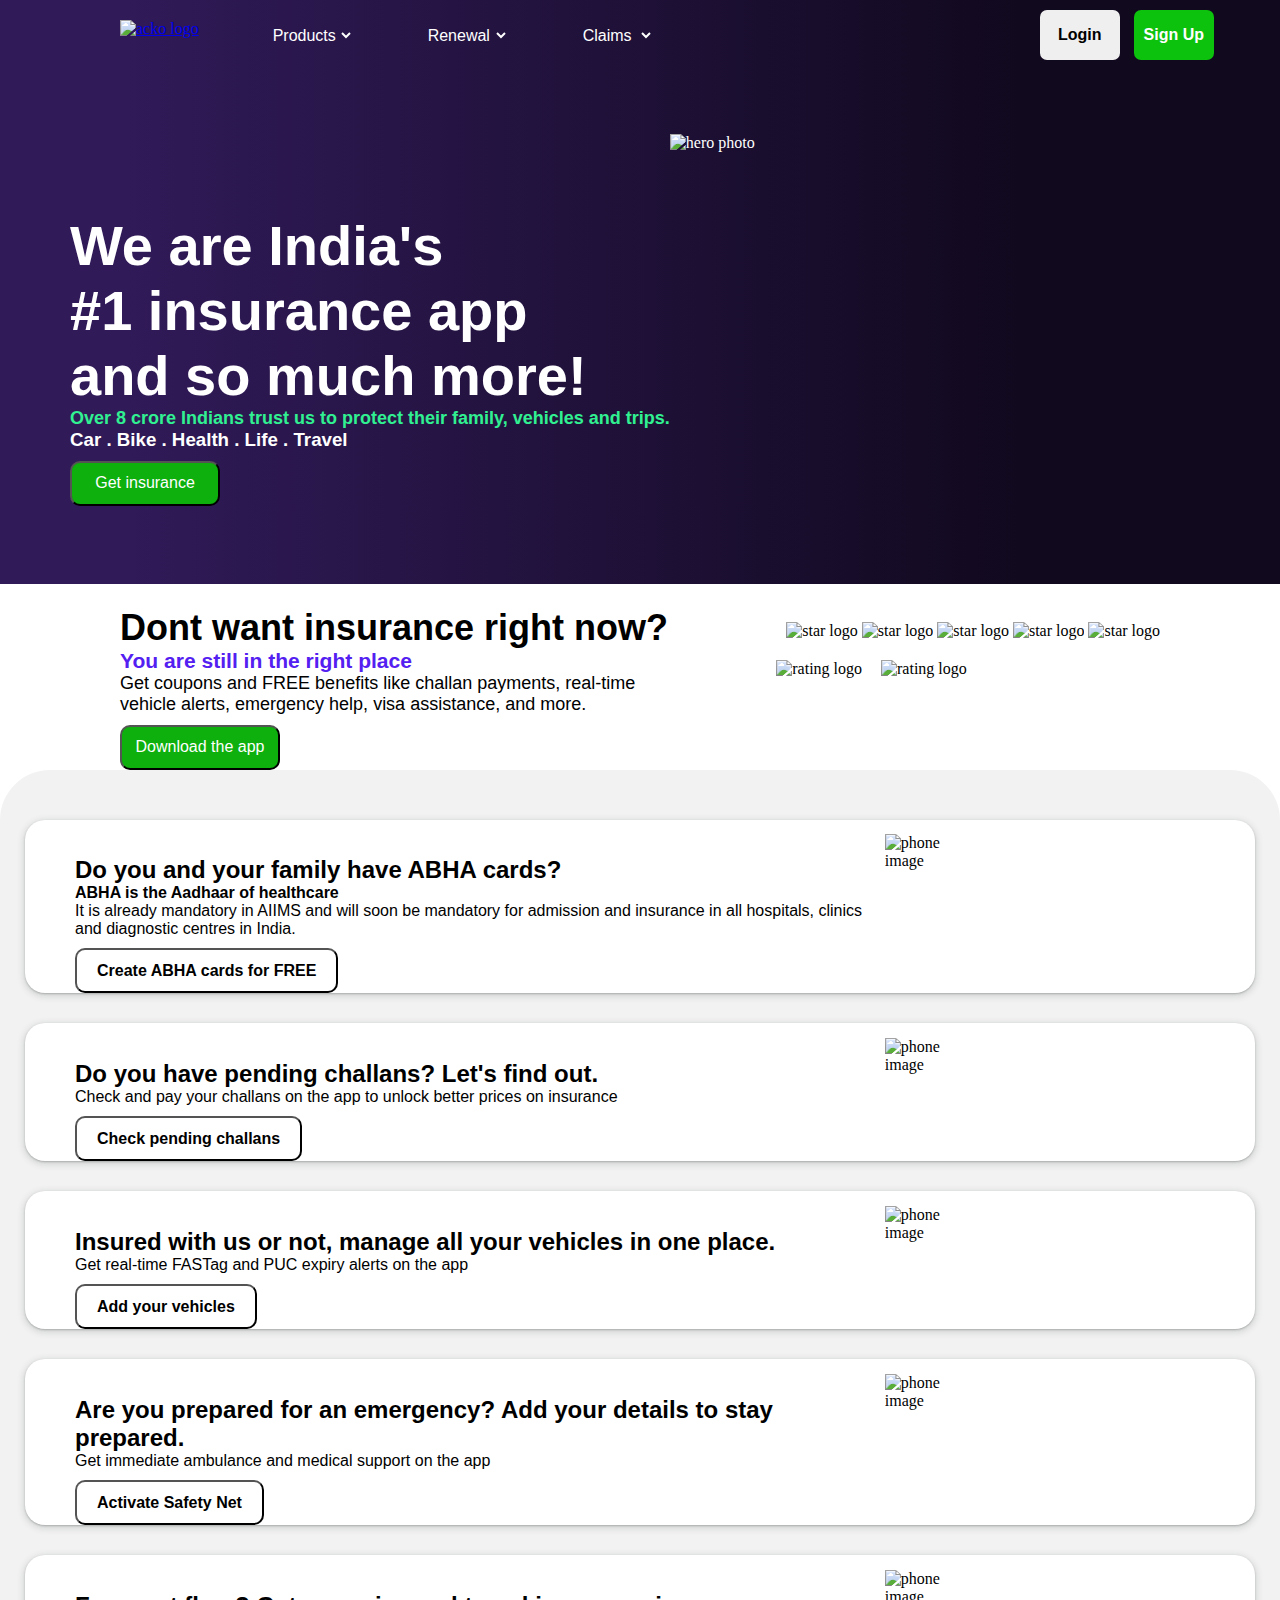
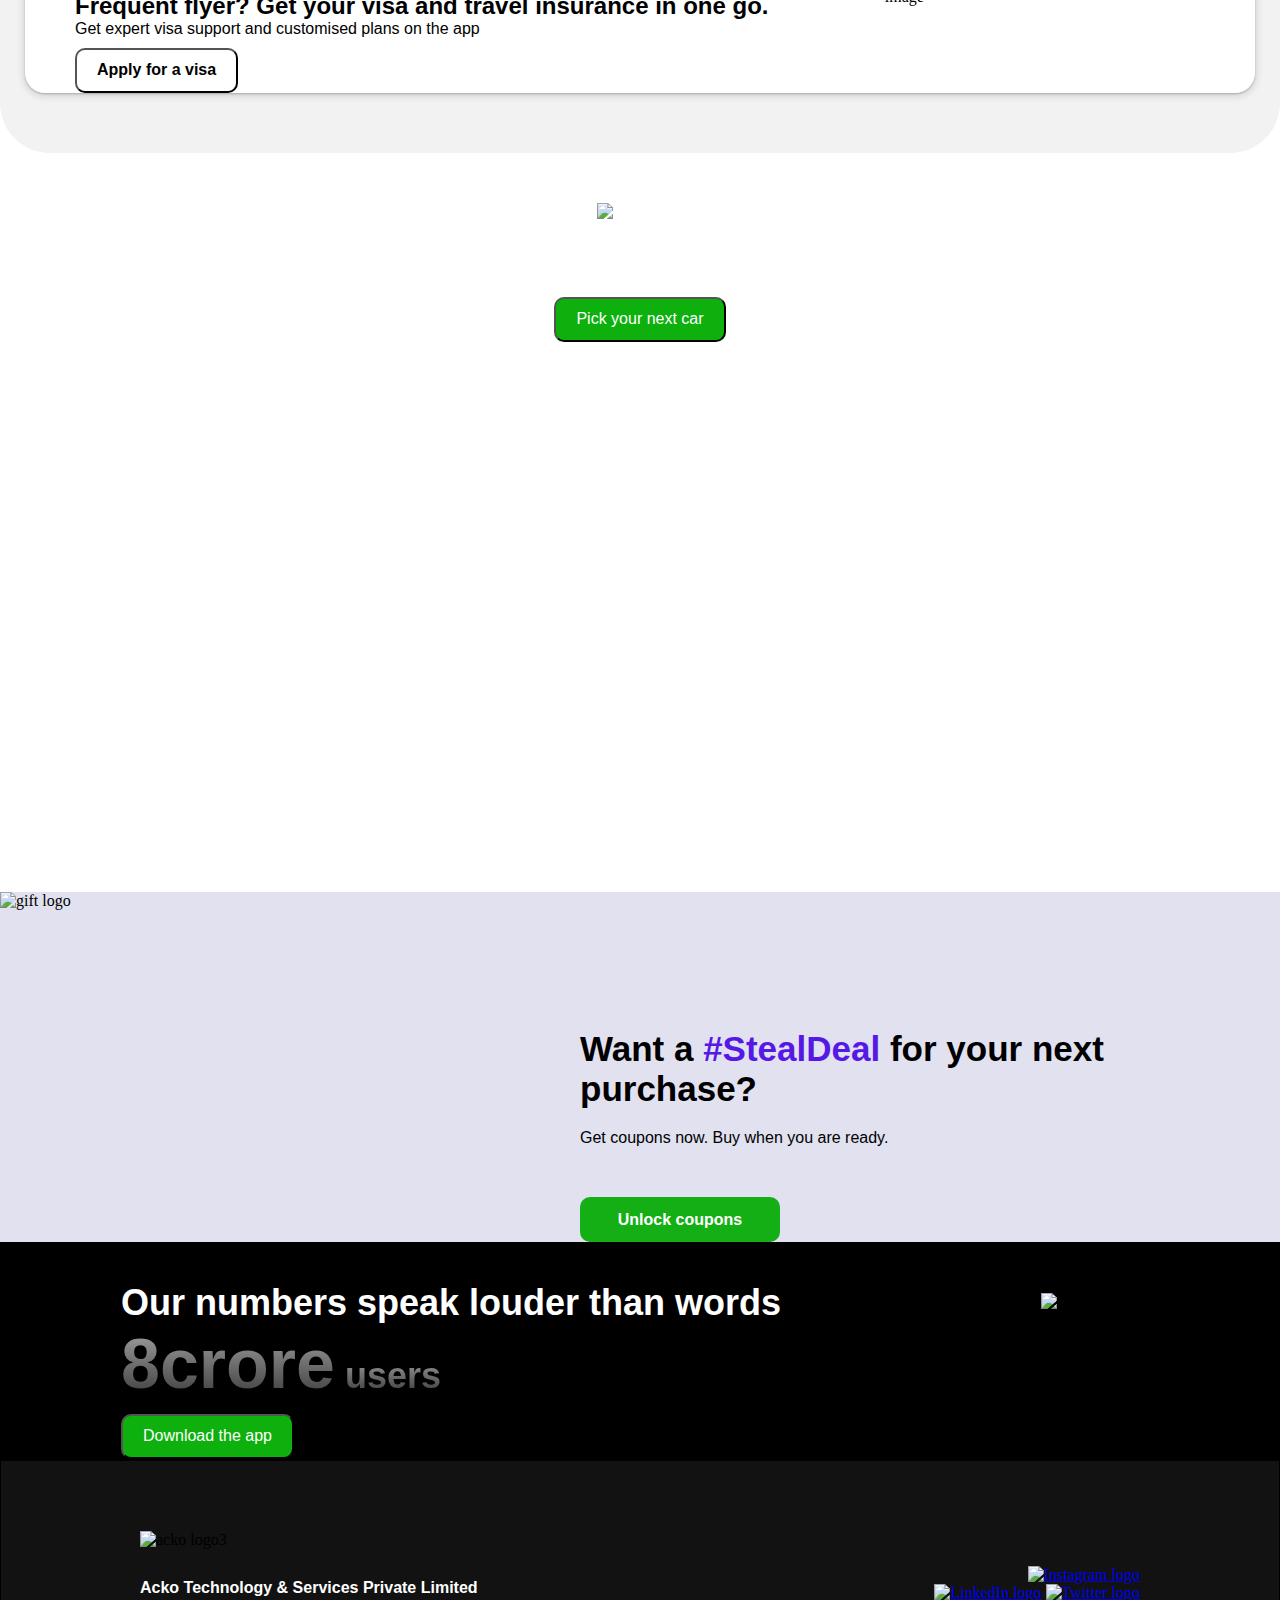
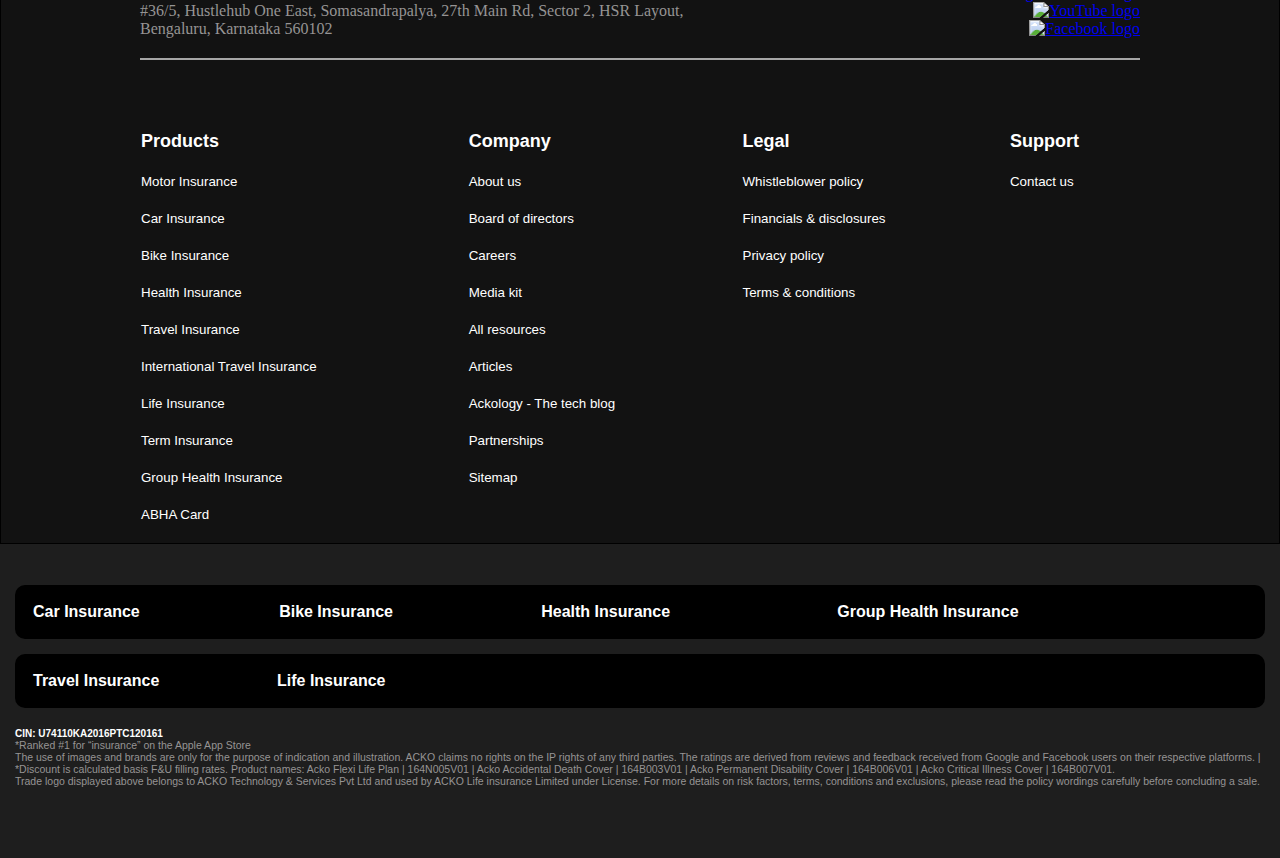
==== commit c552a1af: "Add files via upload" ====
--- a/index.html
+++ b/index.html
@@ -3,7 +3,7 @@
 <head>
     <meta charset="UTF-8">
     <meta name="viewport" content="width=device-width, initial-scale=1.0">
-    <title>Document</title>
+    <title>ACKO Insurance</title>
     <link rel="stylesheet" href="styles.css">
 </head>
 <body>
--- a/styles.css
+++ b/styles.css
@@ -337,6 +337,7 @@
     background-position: top center;
     background-repeat: no-repeat;
     height: 100vh;
+    padding-bottom: 23px;
 
 }
 
@@ -643,6 +644,11 @@
     outline: none;
 }
 
+#my_account>option{
+    background-color: rgb(17, 9, 30);
+    color: white;
+}
+
 .selector>select>option {
     background-color: white;
     color: black;
